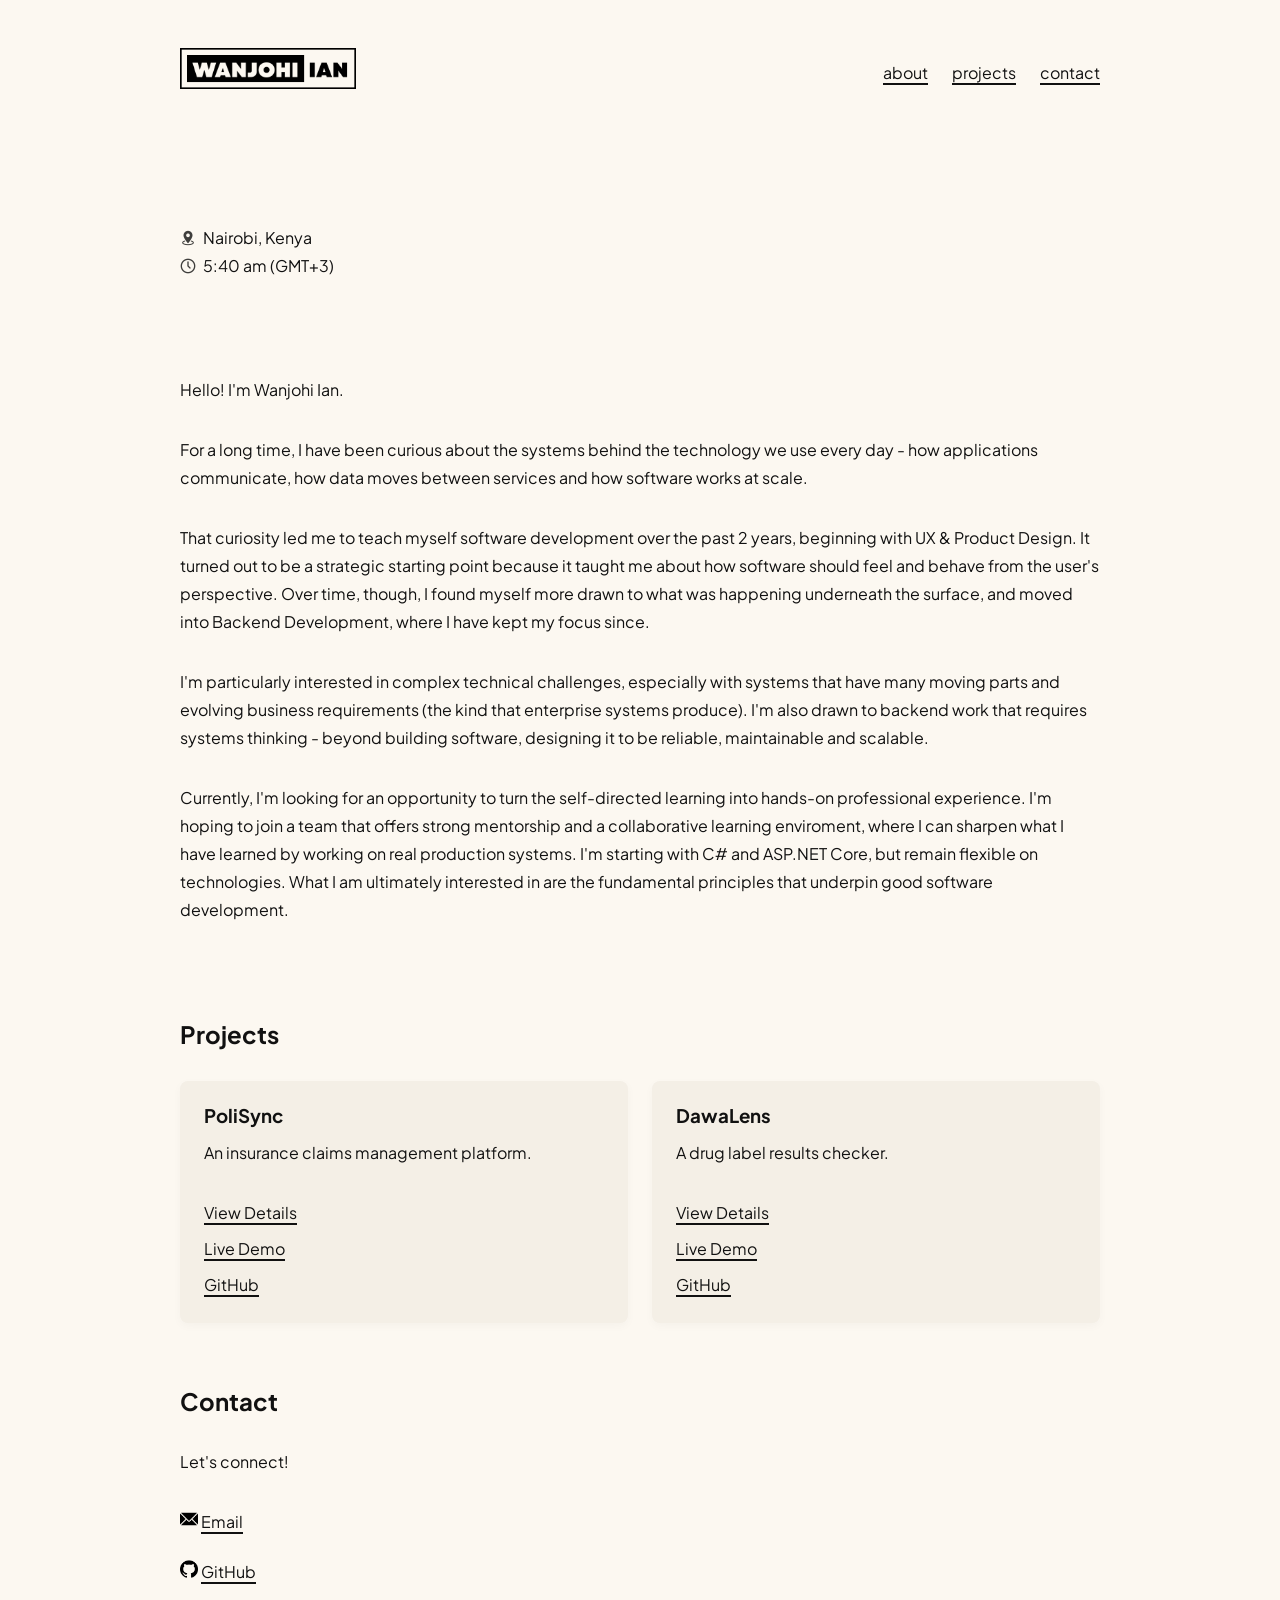
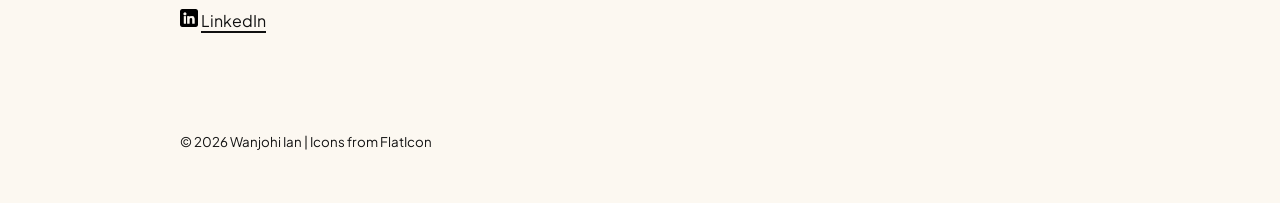
==== index.html @ da8fd79c "Cloned portfolio site to resolve file path issues" ====
<!DOCTYPE html>
<html lang="en">

<head>
    <meta charset="UTF-8">
    <meta name="viewport" content="width=device-width, initial-scale=1.0">
    <title>Wanjohi Ian | Backend Software Developer</title>
    <meta name="description" content="Portfolio of Wanjohi Ian, a backend software developer.">

    <link rel="preconnect" href="https://fonts.googleapis.com">
    <link rel="preconnect" href="https://fonts.gstatic.com" crossorigin>
    <link href="https://fonts.googleapis.com/css2?family=Plus+Jakarta+Sans:ital,wght@0,200..800;1,200..800&display=swap" rel="stylesheet">

    <link rel="icon" type="image/png" href="./assets/icons/favicon.png">
    <link rel="stylesheet" href="./css/styles.css">
</head>

<body>
    
    <header class="site-header">
        <nav class="container">
            <ul>
                <li>
                    <a href="./index.html">
                        <img src="./assets/wanjohi_ian_namelogo_transparent.png" alt="wanjohi-ian-logo" class="logo">
                    </a>
                </li>
            </ul>
     

            <ul>
                <li><a href="#about">about</a></li>
                <li><a href="#projects">projects</a></li>
                <li><a href="#contact">contact</a></li>
            </ul>
        </nav>
    </header>

    <main>

        <!-- LANDING SECTION -->
        <section id="landing" class="landing container status-bar">
            <div class="status-item">
                <img src="./assets/icons/location.png" alt="location-icon" class="icon">
                <span>Nairobi, Kenya</span>
            </div>

            <div class="status-item">
                <img src="./assets/icons/clock.png" alt="clock-icon" class="icon">
                <span id="clock"></span>
            </div>
        </section>

         <!-- ABOUT SECTION -->
        <section id="about" class="container">
            <p>
                Hello! I'm Wanjohi Ian.
            </p>

            <p>
               For a long time, I have been curious about the systems behind the technology we use every day 
               - how applications communicate, how data moves between services and how software works at scale.  
            </p>

            <p>
                That curiosity led me to teach myself software development over the past 2 years, beginning with 
                UX & Product Design. It turned out to be a strategic starting point because it taught me about how software 
                should feel and behave from the user's perspective. Over time, though, I found myself more drawn to what was happening underneath the surface, 
                and moved into Backend Development, where I have kept my focus since.
            </p>

            <p>
                I'm particularly interested in complex technical challenges, especially with systems that have many moving parts and 
                evolving business requirements (the kind that enterprise systems produce). I'm also drawn to 
                backend work that requires systems thinking - beyond building software, designing it to be reliable, maintainable and scalable.
            </p>

            <p>
                Currently, I'm looking for an opportunity to turn the self-directed learning into hands-on professional experience. 
                I'm hoping to join a team that offers strong mentorship and a collaborative learning enviroment, where I can sharpen 
                what I have learned by working on real production systems. I'm starting with C# and ASP.NET Core, but remain flexible 
                on technologies. What I am ultimately interested in are the fundamental principles that underpin good software development.
            </p>
            
        </section>

          <!-- PROJECTS SECTION -->
        <section id="projects" class="container">
            <h2>Projects</h2>

            <div class="project-grid">
                <article class="project-card">
                    <h3>PoliSync</h3>
                    <p>An insurance claims management platform.</p>
                    <div class="project-links">
                        <a href="./projects/polisync.html">View Details</a>
                        <a href="https://polisync.up.railway.app" target="blank" rel="noopener">Live Demo</a>
                        <a href="https://github.com/wanjohidev/polisync" target="blank" rel="noopener">GitHub</a>
                    </div>
                </article>

                <article class="project-card">
                    <h3>DawaLens</h3>
                    <p>A drug label results checker.</p>
                    <div class="project-links">
                        <a href="./projects/dawalens.html">View Details</a>
                        <a href="https://dawalens.up.railway.app" target="blank" rel="noopener">Live Demo</a>
                        <a href="https://github.com/wanjohidev/dawalens" target="blank" rel="noopener">GitHub</a>
                    </div>
                </article>
            </div>
        </section>

        <!-- CONTACT SECTION -->
        <section id="contact" class="container">
            <h2>Contact</h2>
            <p>Let's connect!</p>
            <ul class="contact-links">
                <li>
                    <img src="./assets/icons/email.png" alt="email-icon" class="icon">
                    <a href="mailto:iwanjohiw@gmail.com">Email</a>
                </li>
                <li>
                    <img src="./assets/icons/github.png" alt="github-icon" class="icon">
                    <a href="https://github.com/wanjohidev">GitHub</a>
                </li>
                <li>
                    <img src="./assets/icons/linkedin.png" alt="linkedin-icon" class="icon">
                    <a href="https://www.linkedin.com/in/iwanjohi/">LinkedIn</a>
                </li>
            </ul>    
        </section>
    </main>

    <footer class="container">
        <small>&copy; <span id="year"></span> Wanjohi Ian | Icons from FlatIcon</small>
    </footer>

    <script src="./js/script.js"></script>
</body>
</html>
---- css/styles.css ----
/**/

/* === MAIN PAGE === */
/* RESET */
*,
*::before,
*::after {
    box-sizing: border-box;
    margin: 0;
    padding: 0;
}

/* DEFINING VARIABLES */
:root {
    --background: #FCF8F1;
    --text: #111111;
    --card: #f4efe6;
    --border: #dfd7cb;
    --max-width: 920px;
    --transition: 180ms ease;
    --header-height: 96px;
}

/* BASE */
html {
    scroll-behavior: smooth;
}

body {
    font-family: "Plus Jakarta Sans", sans-serif;
    background: var(--background);
    color: var(--text);
    line-height: 1.75;
    font-size: 1rem;
}

.logo {
    max-width: 25%;
}

main {
    padding-top: var(--header-height);
}

.container {
    width: min(var(--max-width), 90%);
    margin-inline: auto;
}

section {
    padding: 2rem 0;
}

h1, h2, h3 {
    margin-bottom: 2rem;
    line-height: 1.2;
}

.landing h1 {
    margin-bottom: .15rem;
}

p {
    margin-bottom: 2rem;
}

/* HEADER */
.site-header {
    position: fixed;
    inset: 0 0 auto 0;
    background: var(--background);
    transition: transform .3s ease;
    z-index: 100;
}

.site-header.hidden {
    transform: translateY(-100%);
}

nav {
    width: min(var(--max-width), 90%);
    margin-inline: auto;

    display: flex;
    justify-content: space-between;
    align-items: center;

    padding: 3rem 0;
}

nav a.active {
    font-weight: 600;
}

nav ul {
    display: flex;
    gap: 1.5rem;
    list-style: none;
}

/* LANDING */
.landing {
    min-height: unset;
    padding-block: 8rem 4rem;

    display: flex;
    flex-direction: column;
    justify-content: flex-start;
}

.status-bar .container {
    display: flex;
    gap: .25rem;

    align-items: flex-start;
    margin: 0;
    color: #555;
    font-size: .95rem;
}

.status-item {
    display: flex;
    align-items: center;
    gap: .45rem;
}

.status-item .icon {
    width: 16px;
    height: 16px;
    opacity: .75;
}

/* PROJECTS */
.project-grid {
    display: grid;
    grid-template-columns: repeat(2, 1fr);
    gap: 1.5rem;
    margin-top: 2rem;
}

.project-card {
    background: var(--card);
    padding: 1.5rem;
    border-radius: 8px;
    box-shadow: 0 3px 10px rgba(0,0,0,.03);
}

.project-card h3 {
    margin-bottom: .75rem;
}

.project-links {
    margin-top: 1.5rem;
    display: flex;
    flex-direction: column;
    gap: .5rem;
}

/* CONTACT */
.contact-links {
    list-style: none;

    display: flex;
    flex-direction: column;
    gap: .6rem;
}

.contact-links li {
    margin-bottom: .75rem;
}

.contact-links a {
    display: inline-flex;
    align-items: center;
    gap: .5rem;
}

.icon {
    width: 18px;
    height: 18px;
    object-fit: contain;
    flex-shrink: 0;
}

/* FOOTER */
footer {
    padding: 3rem 0;
}


/* LINKS */
a {
    color: inherit;
    text-decoration: underline;
    text-decoration-thickness: 1.5px;
    text-underline-offset: 4px;

    transition: 
        text-underline-offset var(--transition),
        opacity var(--transition);
}

a:hover {
    text-underline-offset: 8px;
    opacity: .7;
}

.tagline {
    margin-top: 0;
    margin-bottom: 1.5rem;
    color: #555;
}


/* MOBILE MEDIA QUERY */
@media (max-width: 700px) {

    nav {
        flex-direction: column;
        align-items: center;
        gap: 1rem;
    }

    nav ul {
        display: flex;
        justify-content: center;
        align-items: center;
        gap: 1.5rem;
    }

    .project-grid {
        grid-template-columns: 1fr;
    }

    section {
        padding: 4rem 0;
    }

    .credentials {
        grid-template-columns: 1fr;
    }

    .status-bar {
        flex-direction: column;
        align-items: flex-start;
        gap: .5rem;
    }
}

/* === PROJECT PAGES === */
.project-page {
    padding-top: 10rem;
}

.project-page section {
    padding: 2.5rem 0;
}

.project-page h2 {
    margin-bottom: 1.5rem;
}

.project-page h3 {
    margin-top: 2rem;
    margin-bottom: .75rem;
    font-size: 1rem;
}

.project-page p + p {
    margin-top: 1rem;
}

.project-page ul, 
.project-page ol {
    margin-top: .75rem;
    margin-left: 1.25rem;
}

.project-page li {
    margin-bottom: .5rem;
}

/* CONTENT BLOCKS */
.project-section {
    padding-bottom: 2rem;
    border-bottom: 1px solid var(--border);
}

.project-section h2 {
    margin-bottom: .15rem;
}

.project-section:last-of-type {
    border-bottom: none;
}

/* TEST DATA - POLISYNC || DRUG NAMES - DAWALENS */
.credentials {
    display: grid;
    grid-template-columns: 1fr;
    gap: 2rem;
    margin-top: 2rem;
}

.credential-card {
    background: var(--card);
    padding: 1.25rem;
    border-radius: 10px;
    box-shadow: 0 3px 10px rgba(0,0,0,.03);
}

.credential-card p {
    margin-bottom: .5rem;
}

/* PROJECT LINKS */
.project-footer {
    display: flex;
    gap: 2rem;
    padding-top: 1rem;
}
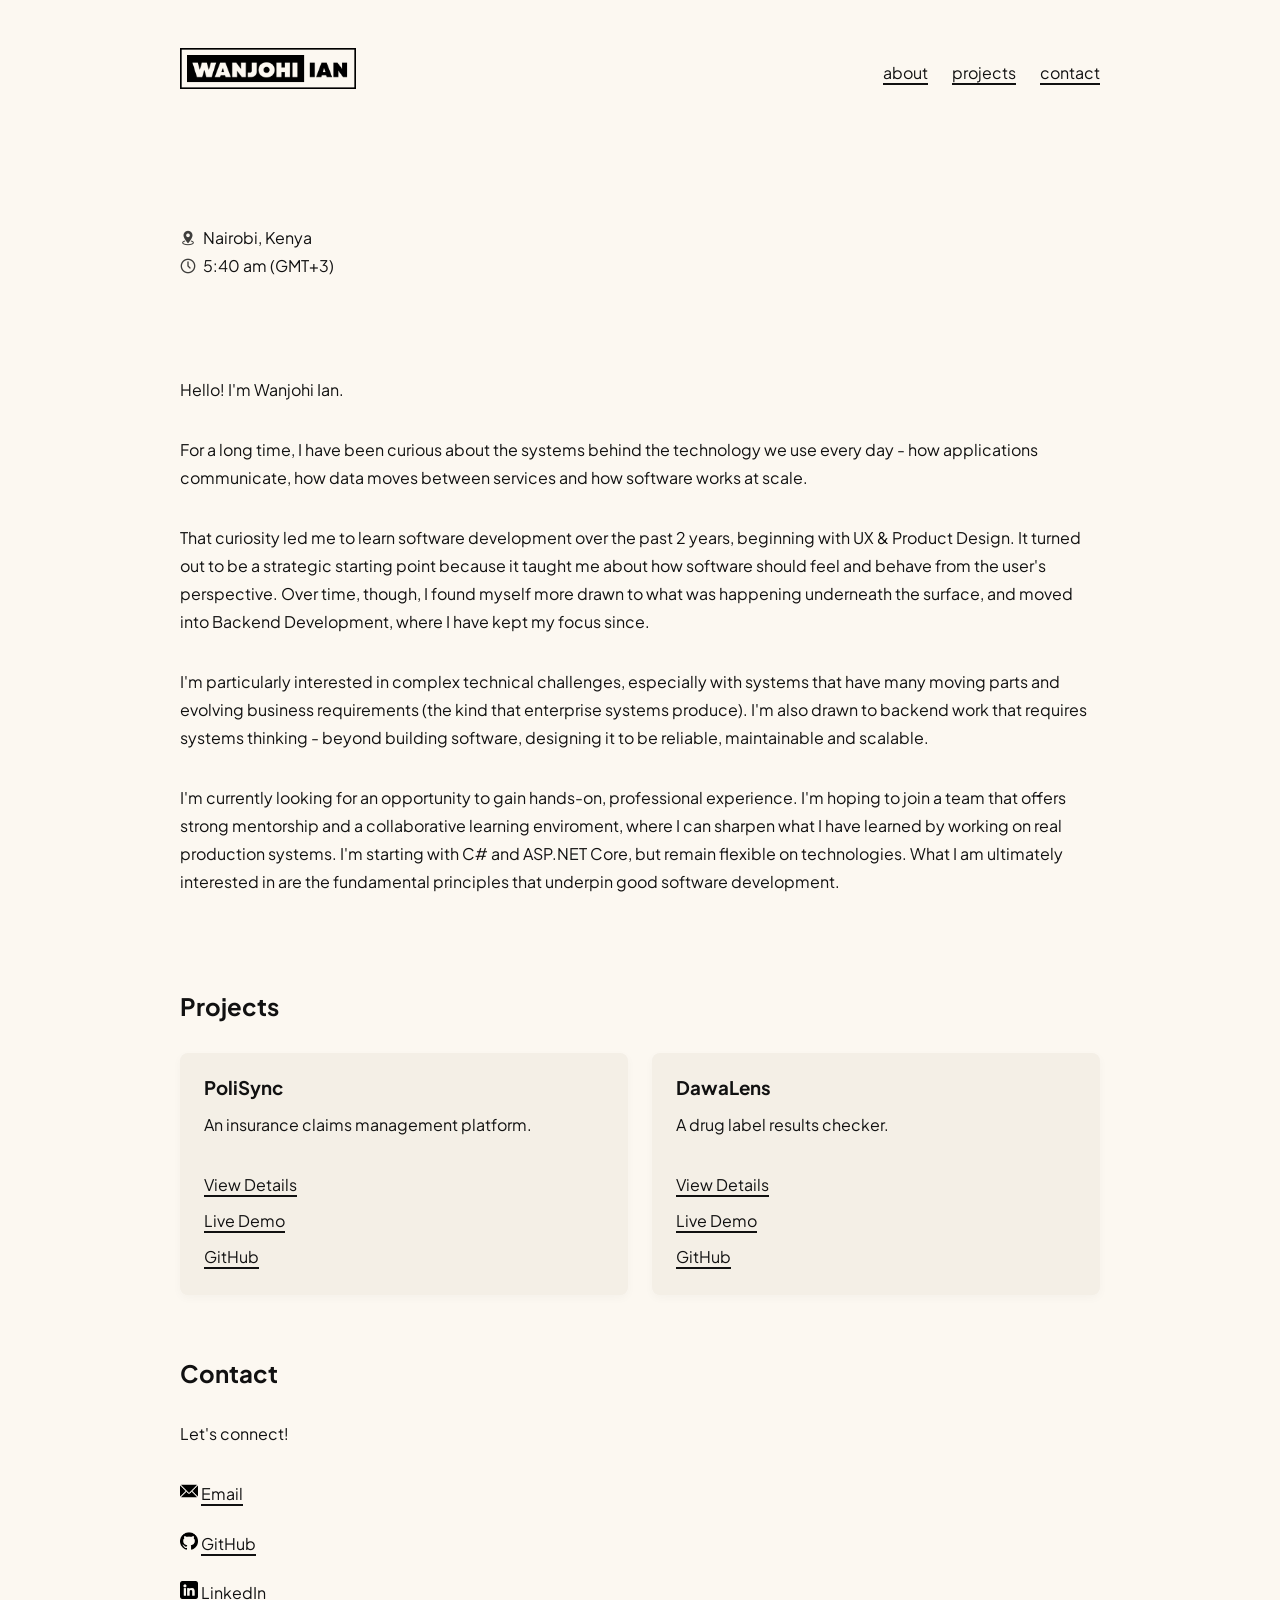
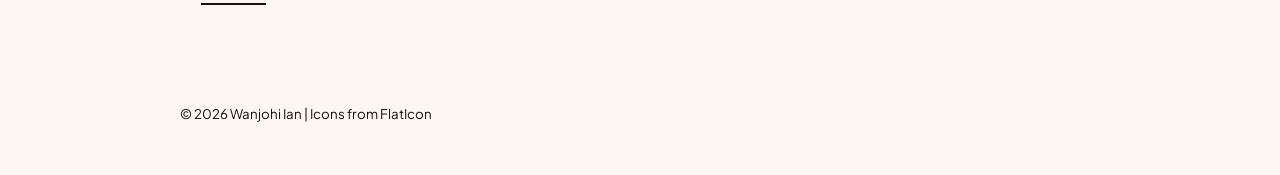
==== commit edbee3fa: "Edits: Various" ====
--- a/index.html
+++ b/index.html
@@ -5,7 +5,7 @@
     <meta charset="UTF-8">
     <meta name="viewport" content="width=device-width, initial-scale=1.0">
     <title>Wanjohi Ian | Backend Software Developer</title>
-    <meta name="description" content="Portfolio of Wanjohi Ian, a backend software developer.">
+    <meta name="description" content="Backend C#/ASP.NET Core Software Developer based in Nairobi, Kenya">
 
     <link rel="preconnect" href="https://fonts.googleapis.com">
     <link rel="preconnect" href="https://fonts.gstatic.com" crossorigin>
@@ -63,7 +63,7 @@
             </p>
 
             <p>
-                That curiosity led me to teach myself software development over the past 2 years, beginning with 
+                That curiosity led me to learn software development over the past 2 years, beginning with 
                 UX & Product Design. It turned out to be a strategic starting point because it taught me about how software 
                 should feel and behave from the user's perspective. Over time, though, I found myself more drawn to what was happening underneath the surface, 
                 and moved into Backend Development, where I have kept my focus since.
@@ -76,7 +76,7 @@
             </p>
 
             <p>
-                Currently, I'm looking for an opportunity to turn the self-directed learning into hands-on professional experience. 
+                I'm currently looking for an opportunity to gain hands-on, professional experience. 
                 I'm hoping to join a team that offers strong mentorship and a collaborative learning enviroment, where I can sharpen 
                 what I have learned by working on real production systems. I'm starting with C# and ASP.NET Core, but remain flexible 
                 on technologies. What I am ultimately interested in are the fundamental principles that underpin good software development.
--- a/css/styles.css
+++ b/css/styles.css
@@ -221,11 +221,28 @@
         gap: 1rem;
     }
 
+    nav ul:first-child {
+        justify-content: center;
+    }
+
+    nav ul:last-child {
+        width: 100%;
+        justify-content: space-evenly;
+        gap: 0;
+    }
+    /*
     nav ul {
         display: flex;
         justify-content: center;
         align-items: center;
         gap: 1.5rem;
+    }
+    */
+    .logo {
+        height: 24px;
+        width: auto;
+        max-width: 100%;
+        display: block;
     }
 
     .project-grid {
